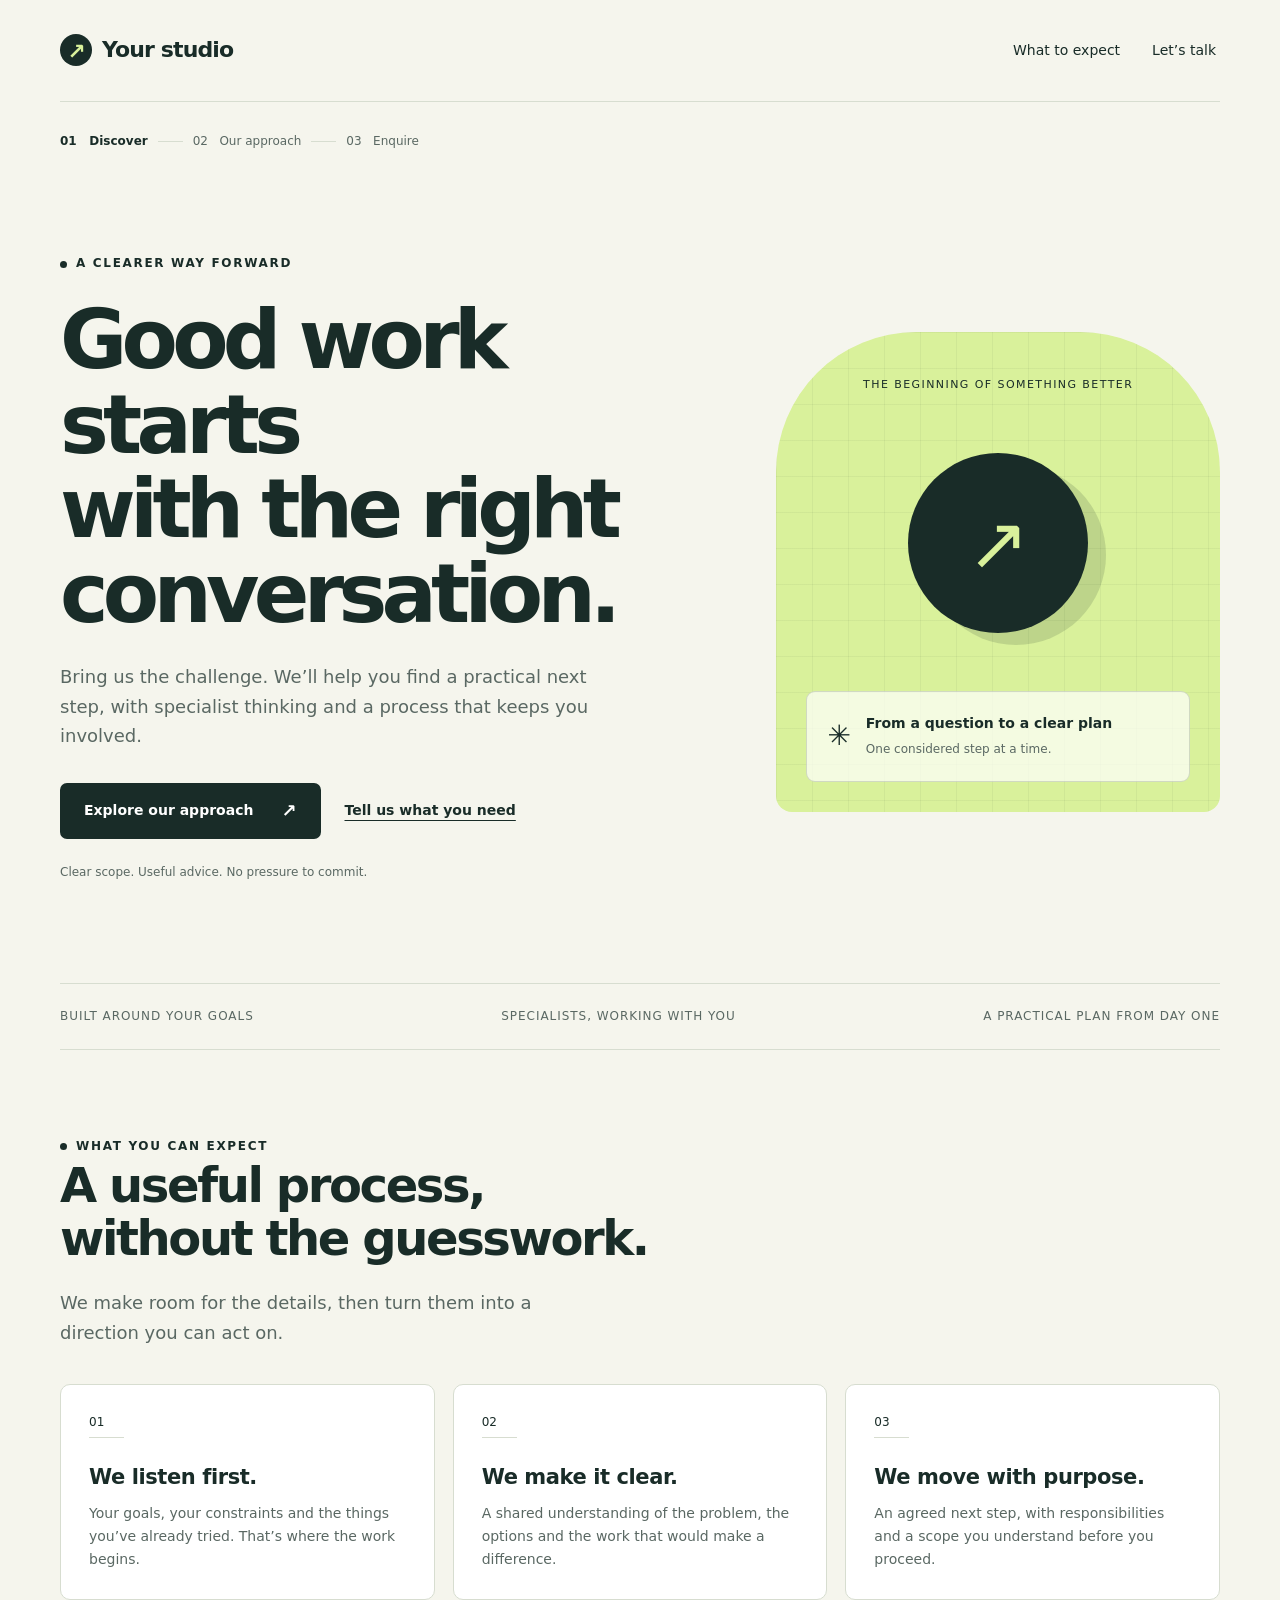
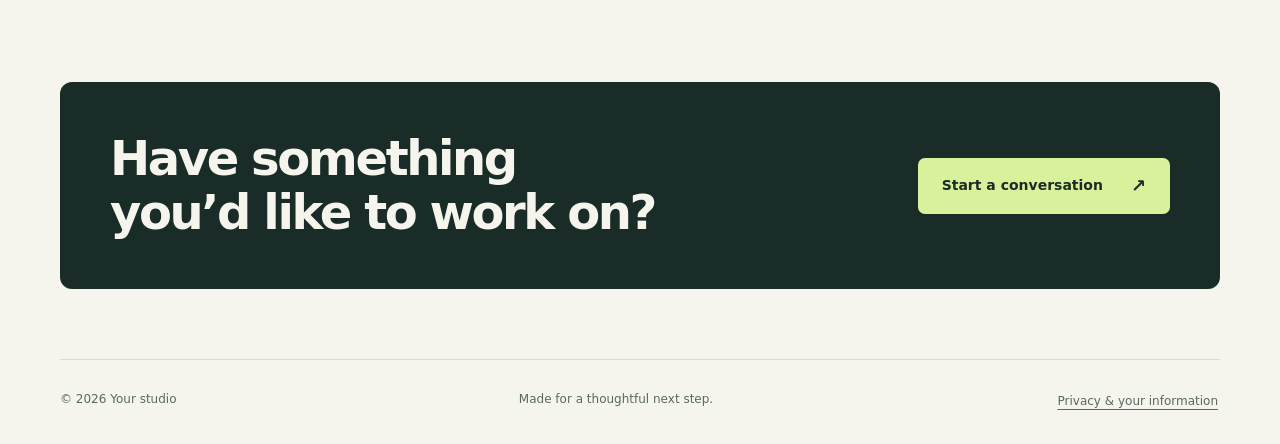
==== index.html @ c5baa311 "Add reusable considered funnel starter" ====
<!doctype html>
<html lang="en">
  <head>
    <meta charset="utf-8" />
    <meta name="viewport" content="width=device-width, initial-scale=1" />
    <meta name="description" content="A considered approach to your next project" />
    <title>A considered approach to your next project</title>
    <link rel="stylesheet" href="styles.css" />
    <script defer src="site-config.js"></script>
    <script defer src="site.js"></script>
  </head>
  <body>
    <a class="skip" href="#main">Skip to content</a>
    <div class="wrap">
      <header class="header">
        <a href="index.html" data-next-step class="brand"
          ><span class="brand-mark" aria-hidden="true">↗</span
          ><span data-brand>Your studio</span></a
        >
        <nav class="nav" aria-label="Main navigation">
          <a href="approach.html" data-next-step>What to expect</a
          ><a href="enquiry.html" data-next-step>Let’s talk</a>
        </nav>
      </header>
      <main id="main">
        <div class="steps" aria-label="Funnel progress">
          <span aria-current="step">01 &nbsp; Discover</span><i aria-hidden="true"></i
          ><span>02 &nbsp; Our approach</span><i aria-hidden="true"></i
          ><span>03 &nbsp; Enquire</span>
        </div>
        <section class="hero">
          <div class="hero-copy">
            <span class="eyebrow">A clearer way forward</span>
            <h1>Good work starts<br />with the right<br />conversation.</h1>
            <p class="lead">
              Bring us the challenge. We’ll help you find a practical next step, with specialist
              thinking and a process that keeps you involved.
            </p>
            <div class="actions">
              <a class="button" href="approach.html" data-next-step>Explore our approach</a
              ><a class="text-link" href="enquiry.html" data-next-step>Tell us what you need</a>
            </div>
            <p class="note">Clear scope. Useful advice. No pressure to commit.</p>
          </div>
          <div class="hero-art" aria-hidden="true">
            <div class="art-grid"></div>
            <span class="art-top">The beginning of something better</span>
            <div class="orb">↗</div>
            <div class="art-bottom">
              <span>✳</span>
              <div>
                <strong>From a question to a clear plan</strong
                ><small>One considered step at a time.</small>
              </div>
            </div>
          </div>
        </section>
        <div class="strip">
          <span>Built around your goals</span><span>Specialists, working with you</span
          ><span>A practical plan from day one</span>
        </div>
        <section class="section">
          <div class="section-heading">
            <span class="eyebrow">What you can expect</span>
            <h2>A useful process,<br />without the guesswork.</h2>
            <p class="lead">
              We make room for the details, then turn them into a direction you can act on.
            </p>
          </div>
          <div class="cards">
            <article class="card">
              <span class="number">01</span>
              <h3>We listen first.</h3>
              <p>
                Your goals, your constraints and the things you’ve already tried. That’s where the
                work begins.
              </p>
            </article>
            <article class="card">
              <span class="number">02</span>
              <h3>We make it clear.</h3>
              <p>
                A shared understanding of the problem, the options and the work that would make a
                difference.
              </p>
            </article>
            <article class="card">
              <span class="number">03</span>
              <h3>We move with purpose.</h3>
              <p>
                An agreed next step, with responsibilities and a scope you understand before you
                proceed.
              </p>
            </article>
          </div>
        </section>
        <section class="cta">
          <h2>Have something<br />you’d like to work on?</h2>
          <a class="button" href="enquiry.html" data-next-step>Start a conversation</a>
        </section>
      </main>
      <footer class="footer">
        <span>© <span data-year>2026</span> <span data-brand>Your studio</span></span
        ><span>Made for a thoughtful next step.</span
        ><a href="privacy.html">Privacy &amp; your information</a>
      </footer>
    </div>
  </body>
</html>
---- styles.css ----
@charset "UTF-8";
:root {
  color-scheme: light;
  --ink: #192c28;
  --muted: #5a6863;
  --paper: #f5f5ed;
  --line: #d7ddd0;
  --accent: #d9f19b;
  --white: #fff;
  font:
    16px/1.65 system-ui,
    -apple-system,
    BlinkMacSystemFont,
    'Segoe UI',
    sans-serif;
  background: var(--paper);
  color: var(--ink);
}
* {
  box-sizing: border-box;
}
body {
  margin: 0;
}
a {
  color: inherit;
}
button,
input,
select,
textarea {
  font: inherit;
}
a:focus-visible,
button:focus-visible,
input:focus-visible,
textarea:focus-visible,
select:focus-visible {
  outline: 0;
  border-color: var(--ink);
  box-shadow: none;
}
a:focus-visible {
  text-decoration: underline;
  text-decoration-thickness: 3px;
  text-underline-offset: 6px;
}
button,
input,
textarea,
select {
  border: 2px solid var(--line);
}
[hidden] {
  display: none !important;
}
.skip {
  position: fixed;
  top: -100px;
  left: 20px;
  padding: 12px 20px;
  background: var(--ink);
  color: white;
  z-index: 5;
}
.skip:focus {
  top: 12px;
}
.wrap {
  width: min(1160px, calc(100% - 48px));
  margin: auto;
}
.header {
  display: flex;
  align-items: center;
  justify-content: space-between;
  gap: 20px;
  min-height: 102px;
  border-bottom: 1px solid var(--line);
}
.brand {
  display: flex;
  align-items: center;
  gap: 10px;
  font-weight: 750;
  text-decoration: none;
  letter-spacing: -0.04em;
  font-size: 22px;
}
.brand-mark {
  width: 32px;
  height: 32px;
  border-radius: 50%;
  background: var(--ink);
  display: grid;
  place-items: center;
  color: var(--accent);
  font-size: 22px;
}
.nav {
  display: flex;
  gap: 24px;
  align-items: center;
  font-size: 14px;
}
.nav a {
  text-decoration: none;
  border: 2px solid transparent;
  padding: 6px 2px;
}
.nav a[aria-current='page'] {
  border-bottom-color: var(--ink);
}
.eyebrow {
  font-size: 12px;
  font-weight: 700;
  letter-spacing: 0.14em;
  text-transform: uppercase;
  display: inline-flex;
  align-items: center;
  gap: 9px;
}
.eyebrow::before {
  content: '';
  height: 7px;
  width: 7px;
  background: currentColor;
  border-radius: 50%;
}
h1,
h2,
h3,
p {
  margin-top: 0;
}
h1 {
  font-size: clamp(44px, 6.5vw, 82px);
  line-height: 1.03;
  font-weight: 570;
  letter-spacing: -0.07em;
  margin: 22px 0 26px;
  max-width: 760px;
}
h2 {
  font-size: clamp(30px, 4vw, 48px);
  line-height: 1.12;
  font-weight: 550;
  letter-spacing: -0.05em;
  margin-bottom: 22px;
}
h3 {
  line-height: 1.3;
  font-size: 21px;
  font-weight: 600;
  letter-spacing: -0.02em;
  margin-bottom: 10px;
}
.lead {
  font-size: 18px;
  color: var(--muted);
  max-width: 540px;
}
.hero {
  display: grid;
  grid-template-columns: 1.25fr 0.85fr;
  align-items: center;
  gap: 64px;
  padding: 82px 0 72px;
}
.hero-copy {
  padding: 16px 0;
}
.actions {
  display: flex;
  align-items: center;
  gap: 22px;
  flex-wrap: wrap;
  margin: 32px 0 24px;
}
.button {
  display: inline-flex;
  gap: 28px;
  align-items: center;
  justify-content: center;
  min-height: 52px;
  padding: 11px 22px;
  border: 2px solid var(--ink);
  text-decoration: none;
  background: var(--ink);
  color: white;
  border-radius: 7px;
  font-size: 14px;
  font-weight: 650;
}
.button::after {
  content: '↗';
  font-size: 18px;
}
.button:hover {
  background: #30483d;
}
.button:focus-visible {
  background: var(--white);
  color: var(--ink);
  border-color: var(--ink);
}
.text-link {
  font-size: 14px;
  font-weight: 600;
  text-underline-offset: 5px;
  border: 2px solid transparent;
}
.note {
  font-size: 12px;
  color: var(--muted);
}
.hero-art {
  background: var(--accent);
  border-radius: 140px 140px 16px 16px;
  min-height: 480px;
  padding: 44px 30px 30px;
  display: flex;
  flex-direction: column;
  justify-content: space-between;
  position: relative;
  overflow: hidden;
}
.art-grid {
  position: absolute;
  inset: 0;
  background-image:
    linear-gradient(#192c280d 1px, transparent 1px),
    linear-gradient(90deg, #192c280d 1px, transparent 1px);
  background-size: 36px 36px;
}
.art-top,
.art-bottom {
  position: relative;
}
.art-top {
  align-self: center;
  text-transform: uppercase;
  font-size: 11px;
  letter-spacing: 0.13em;
}
.orb {
  width: 180px;
  height: 180px;
  margin: 30px auto;
  border-radius: 50%;
  background: var(--ink);
  position: relative;
  box-shadow: 18px 12px 0 #192c2825;
  display: grid;
  place-items: center;
  color: var(--accent);
  font-size: 74px;
  font-weight: 300;
  line-height: 1;
}
.art-bottom {
  padding: 20px;
  border: 1px solid #192c282a;
  border-radius: 9px;
  background: #ffffffb3;
  display: flex;
  align-items: center;
  gap: 15px;
}
.art-bottom span:first-child {
  font-size: 28px;
}
.art-bottom strong {
  display: block;
  font-size: 14px;
}
.art-bottom small {
  color: var(--muted);
  font-size: 12px;
}
.pill {
  display: inline-flex;
  padding: 6px 12px;
  border: 1px solid var(--line);
  border-radius: 50px;
  font-size: 12px;
  color: var(--muted);
}
.strip {
  border-top: 1px solid var(--line);
  border-bottom: 1px solid var(--line);
  display: flex;
  gap: 24px;
  justify-content: space-between;
  padding: 23px 0;
  font-size: 12px;
  color: var(--muted);
  text-transform: uppercase;
  letter-spacing: 0.08em;
  flex-wrap: wrap;
}
.section {
  padding: 82px 0;
}
.section-heading {
  max-width: 650px;
}
.cards {
  display: grid;
  grid-template-columns: repeat(3, 1fr);
  gap: 18px;
  margin-top: 36px;
}
.card {
  padding: 28px;
  background: white;
  border: 1px solid var(--line);
  border-radius: 10px;
}
.number {
  display: block;
  width: 35px;
  padding-bottom: 5px;
  border-bottom: 1px solid var(--line);
  margin-bottom: 26px;
  font-size: 12px;
}
.card p {
  color: var(--muted);
  font-size: 14px;
  margin-bottom: 0;
}
.split {
  display: grid;
  grid-template-columns: 1fr 1fr;
  gap: 80px;
  align-items: start;
}
.checklist {
  list-style: none;
  padding: 0;
  margin: 0;
}
.checklist li {
  display: flex;
  gap: 16px;
  padding: 22px 0;
  border-top: 1px solid var(--line);
}
.checklist li::before {
  content: '↗';
  color: var(--muted);
}
.checklist strong {
  display: block;
  margin-bottom: 5px;
}
.checklist p {
  color: var(--muted);
  font-size: 14px;
  margin: 0;
}
.cta {
  background: var(--ink);
  color: var(--paper);
  padding: 50px;
  display: flex;
  align-items: center;
  justify-content: space-between;
  gap: 40px;
  border-radius: 12px;
  margin-bottom: 70px;
}
.cta h2 {
  max-width: 560px;
  margin-bottom: 0;
}
.cta .button {
  color: var(--ink);
  background: var(--accent);
  border-color: var(--accent);
  flex-shrink: 0;
}
.footer {
  border-top: 1px solid var(--line);
  padding: 30px 0;
  display: flex;
  justify-content: space-between;
  gap: 20px;
  font-size: 12px;
  color: var(--muted);
}
.footer a {
  border: 2px solid transparent;
  text-underline-offset: 4px;
}
.steps {
  display: flex;
  gap: 10px;
  padding: 30px 0 0;
  font-size: 12px;
  color: var(--muted);
  align-items: center;
  flex-wrap: wrap;
}
.steps span[aria-current='step'] {
  color: var(--ink);
  font-weight: 700;
}
.steps i {
  width: 25px;
  height: 1px;
  background: var(--line);
}
.page-title {
  padding: 55px 0 40px;
  max-width: 850px;
}
.page-title h1 {
  font-size: clamp(42px, 6vw, 70px);
}
.conversion {
  display: grid;
  grid-template-columns: 0.75fr 1.25fr;
  gap: 70px;
  padding-bottom: 80px;
}
.form-card {
  min-height: 400px;
  background: white;
  border: 1px solid var(--line);
  border-radius: 12px;
  padding: 32px;
}
.setup {
  padding: 24px;
  background: var(--paper);
  border: 1px solid var(--line);
  border-radius: 8px;
  margin-top: 25px;
  font-size: 14px;
}
.setup h3 {
  font-size: 17px;
}
.setup p {
  color: var(--muted);
  margin-bottom: 0;
}
.setup code {
  overflow-wrap: anywhere;
  font-size: 12px;
}
.small-heading {
  font-size: 13px;
  text-transform: uppercase;
  letter-spacing: 0.09em;
  margin-bottom: 25px;
}
.booking-frame {
  border: 0;
  width: 100%;
  min-height: 650px;
  display: block;
}
.prose {
  max-width: 760px;
  padding: 50px 0 90px;
}
.prose h2 {
  font-size: 25px;
  margin-top: 35px;
}
.prose p {
  color: var(--muted);
}
.booking-theme {
  --ink: #29243e;
  --muted: #676277;
  --paper: #f7f4ef;
  --line: #ded9e5;
  --accent: #e9d7ff;
}
.booking-theme .hero-art {
  border-radius: 16px;
  min-height: 460px;
}
.booking-theme .orb {
  border-radius: 80px 80px 14px 14px;
  width: 190px;
  height: 200px;
  font-size: 85px;
}
.booking-theme .button:hover {
  background: #48405f;
}
.agenda {
  margin-top: 25px;
  padding-left: 20px;
  color: var(--muted);
  font-size: 14px;
}
.agenda li {
  padding: 7px 0;
}
@media (max-width: 800px) {
  .hero {
    gap: 30px;
    padding: 45px 0;
  }
  .hero-art {
    min-height: 400px;
    padding: 35px 20px 20px;
  }
  .orb {
    width: 140px;
    height: 140px;
  }
  .split,
  .conversion {
    gap: 35px;
  }
  .cards {
    gap: 12px;
  }
  .card {
    padding: 20px;
  }
  .cta {
    padding: 35px;
  }
}
@media (max-width: 600px) {
  .wrap {
    width: calc(100% - 36px);
  }
  .header {
    min-height: 80px;
  }
  .brand {
    font-size: 19px;
  }
  .nav {
    gap: 10px;
    font-size: 12px;
  }
  .hero,
  .split,
  .conversion {
    grid-template-columns: 1fr;
  }
  .hero {
    gap: 30px;
    padding: 35px 0 40px;
  }
  h1 {
    font-size: 52px;
    margin-top: 18px;
  }
  .lead {
    font-size: 16px;
  }
  .hero-art,
  .booking-theme .hero-art {
    min-height: 360px;
    max-width: 460px;
    width: 100%;
    margin: auto;
  }
  .orb {
    margin: 22px auto;
  }
  .cards {
    grid-template-columns: 1fr;
    margin-top: 25px;
  }
  .number {
    margin-bottom: 18px;
  }
  .section {
    padding: 50px 0;
  }
  .cta {
    flex-direction: column;
    align-items: flex-start;
    padding: 28px;
    margin-bottom: 45px;
    gap: 25px;
  }
  .cta h2 {
    font-size: 35px;
  }
  .strip {
    gap: 13px;
    font-size: 10px;
  }
  .footer {
    align-items: flex-start;
    flex-direction: column;
    gap: 10px;
  }
  .page-title {
    padding-top: 32px;
  }
  .page-title h1 {
    font-size: 46px;
  }
  .conversion {
    gap: 30px;
    padding-bottom: 45px;
  }
  .form-card {
    padding: 22px;
  }
  .booking-frame {
    min-height: 700px;
  }
}
@media (forced-colors: active) {
  a:focus-visible,
  button:focus-visible,
  input:focus-visible,
  select:focus-visible,
  textarea:focus-visible {
    outline: 0;
    border-color: Highlight;
  }
  a:focus-visible {
    border-color: transparent;
    text-decoration-color: Highlight;
  }
  .brand-mark,
  .orb {
    border: 1px solid CanvasText;
  }
}
@media (prefers-reduced-motion: no-preference) {
  .button {
    transition: background 0.15s;
  }
}
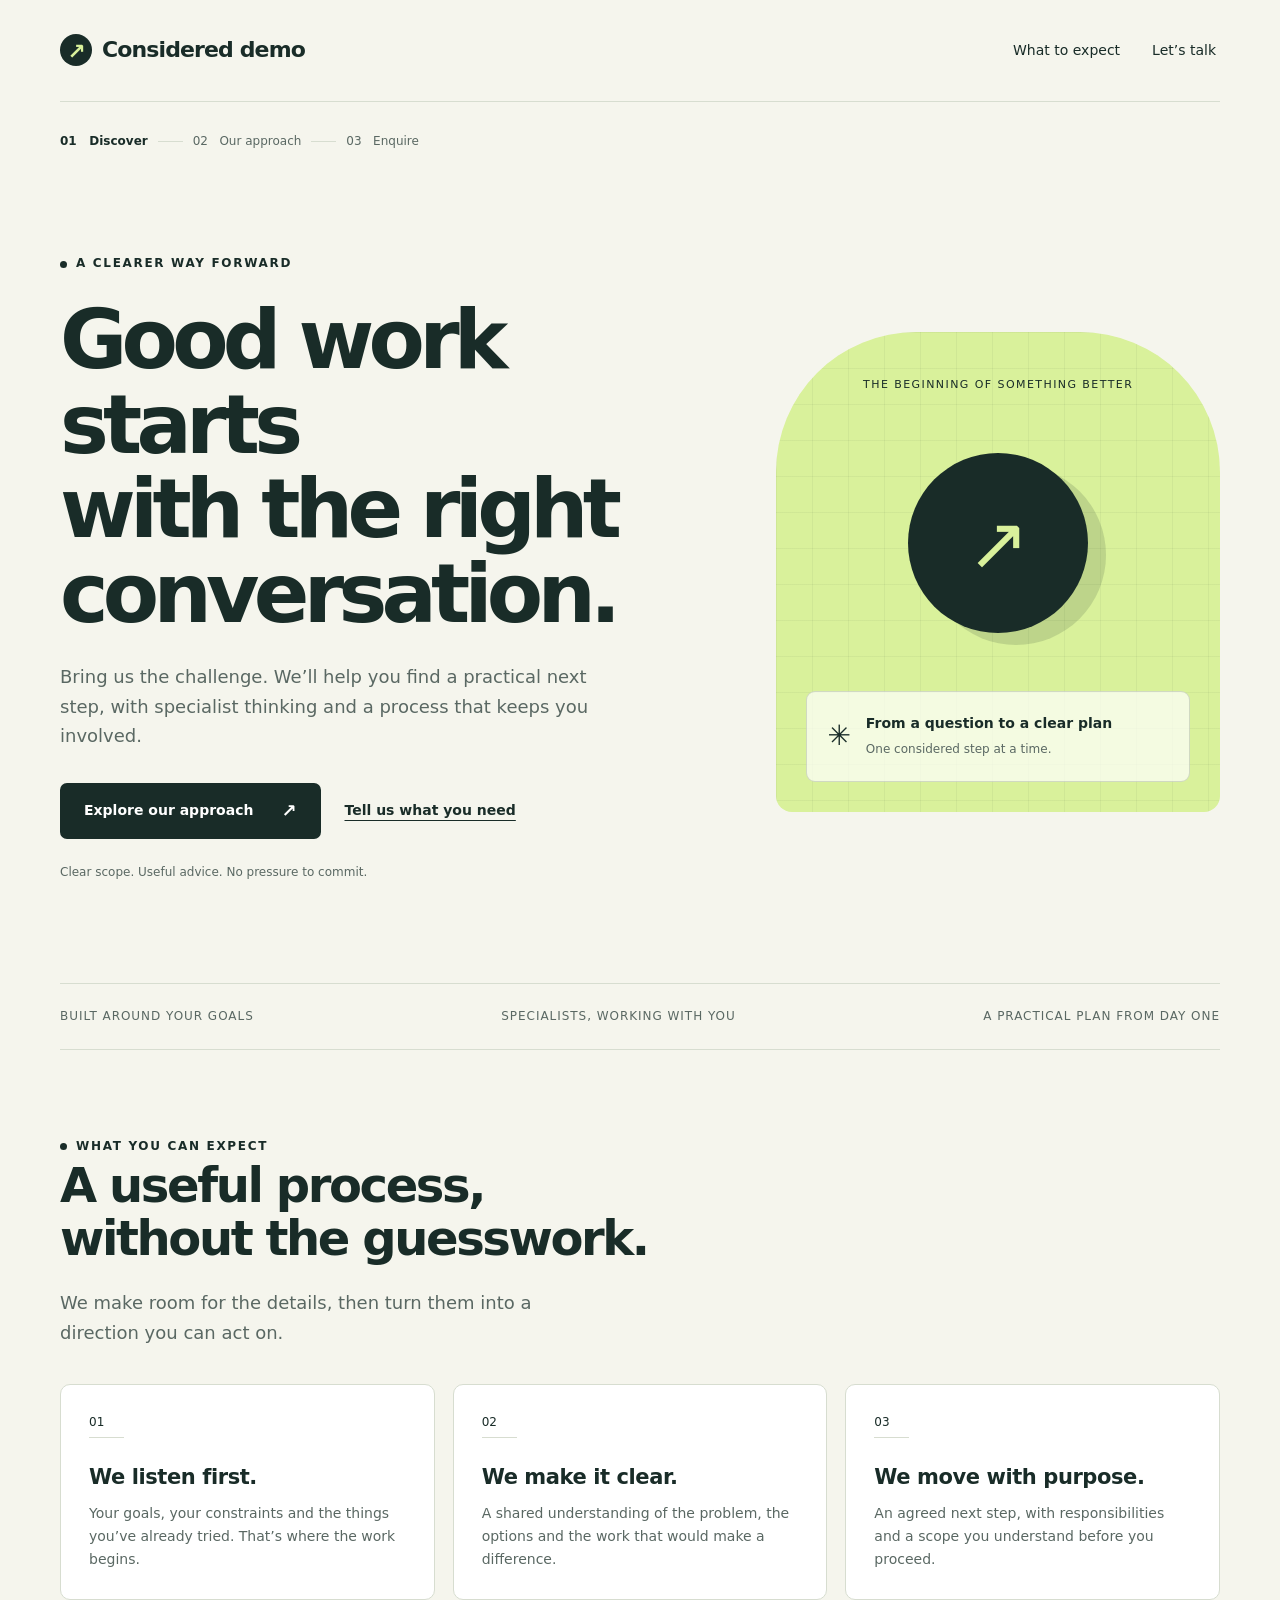
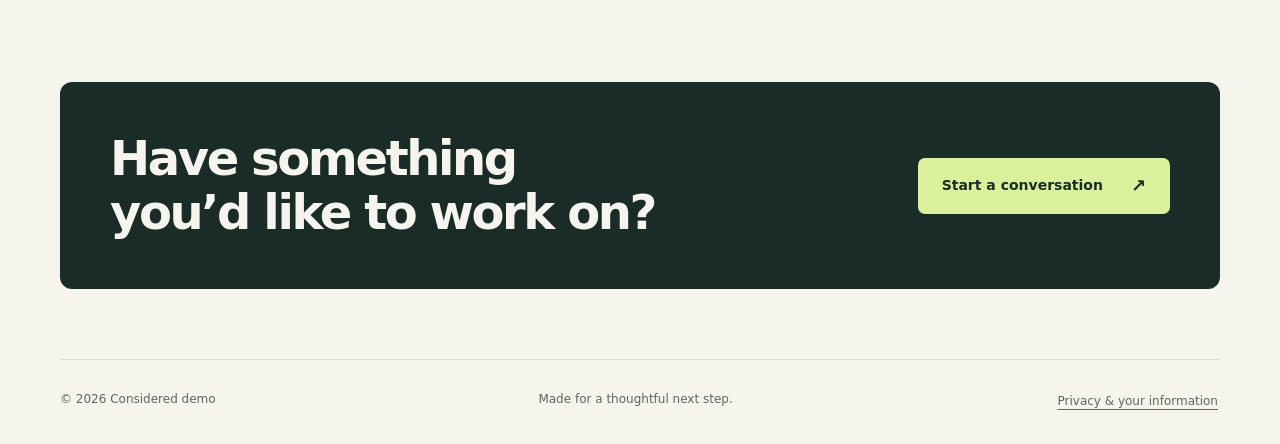
==== commit 2dd44ac1: "Connect dedicated CRM demo form and PNG favicon" ====
--- a/index.html
+++ b/index.html
@@ -8,7 +8,8 @@
     <link rel="stylesheet" href="styles.css" />
     <script defer src="site-config.js"></script>
     <script defer src="site.js"></script>
-  </head>
+    <link rel="icon" type="image/png" href="favicon.png">
+</head>
   <body>
     <a class="skip" href="#main">Skip to content</a>
     <div class="wrap">
